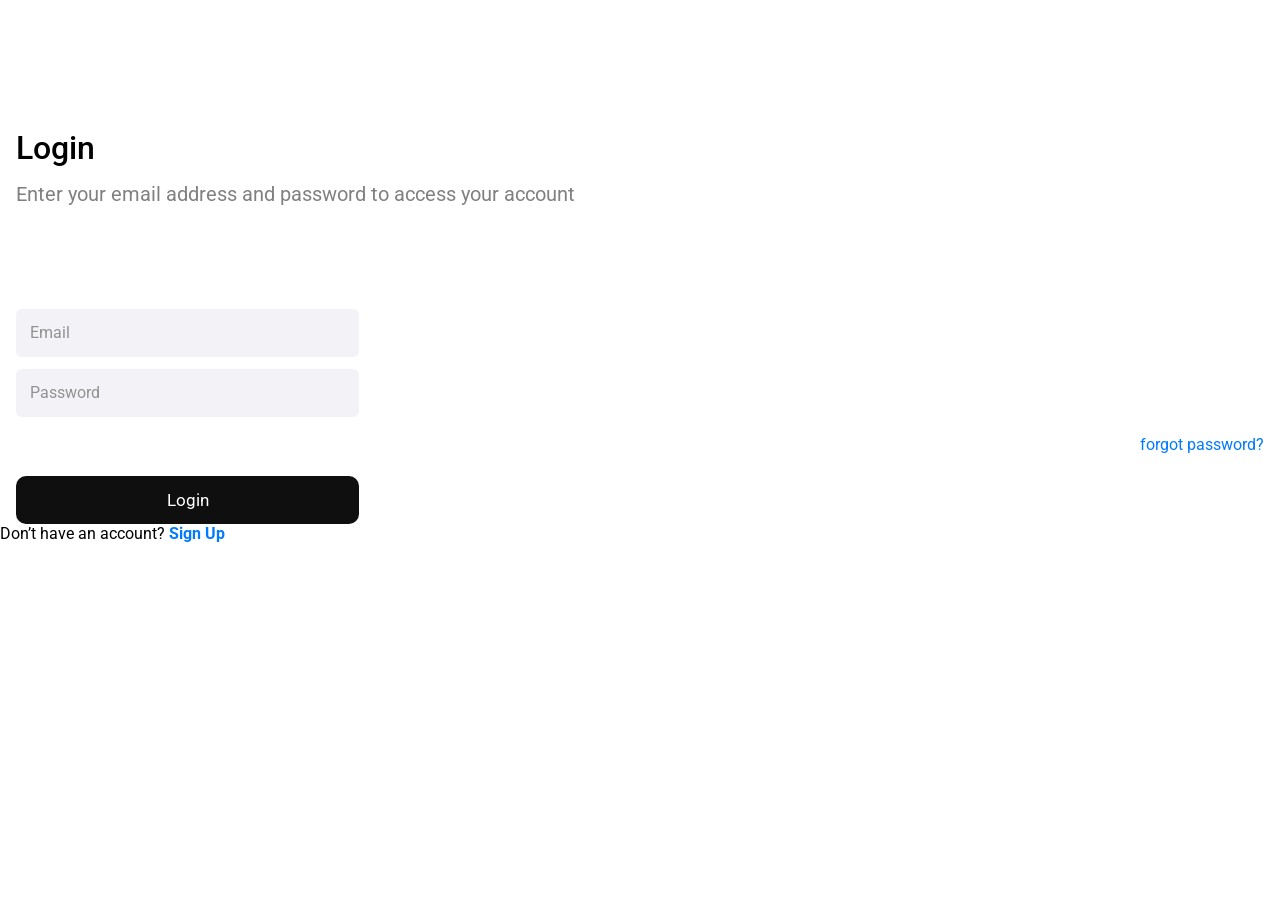
==== login.html @ 87730cf3 "my commit, login interface finalized" ====
<!DOCTYPE html>
<html lang="pt-br">

<head>
    <meta charset="UTF-8">
    <meta http-equiv="X-UA-Compatible" content="IE=edge">
    <meta name="viewport" content="width=device-width, initial-scale=1.0">
    <link rel="stylesheet" href="./style.css">
    <link rel="preconnect" href="https://fonts.gstatic.com">
    <link href="https://fonts.googleapis.com/css2?family=Roboto:ital,wght@0,400;0,500;1,400;1,500&display=swap" rel="stylesheet">
    <title>Login</title>
</head>

<body>
    <h1> Login </h1>
    <p class="first-paragraph"> Enter your email address and password to access your account
    </p>
    <input type="email" class="email" placeholder="Email">
    <input type="password" class="password" placeholder="Password">
    <a href="" class="reset-password"> forgot password? </a>
    <button> Login </button>
    <p class="secound-paragraph"> Don’t have an account?
        <a class="sign-up"> <strong> Sign Up </strong> </a>
    </p>
</body>

</html>
---- style.css ----
* {
    font-family: 'Roboto', sans-serif;
    text-decoration: none;
    margin: 0;
    padding: 0;
    box-sizing: border-box;
    background: #ffffff;
}

h1 {
    margin: 128px 277px 12px 16px;
    font-size: 32px;
    display: block;
    font-style: normal;
    line-height: 41px;
    font-weight: 500;
}

.first-paragraph {
    display: block;
    margin: 0 16px 102px 16px;
    font-size: 20px;
    color: #808080;
    font-style: normal;
    line-height: 26px;
    font-weight: 400;
}

.email {
    height: 48px;
    width: 343px;
    border-radius: 6px;
    display: block;
    margin: 0 16px 0 16px;
    border: none;
    background: #F2F2F7;
    font-style: normal;
}

.password {
    height: 48px;
    width: 343px;
    border-radius: 6px;
    display: block;
    margin: 12px 16px 17px 16px;
    border: none;
    background: #F2F2F7;
    font-style: normal;
}

input::placeholder {
    padding: 14px;
    font-size: 16px;
    color: #929292;
    line-height: 22px;
    font-weight: 400;
}

.reset-password {
    font-size: 16px;
    font-style: normal;
    line-height: 22px;
    margin-bottom: 20px;
    margin-right: 16px;
    text-align: right;
    display: block;
    color: #007AFF;
    font-weight: 400;
}

button {
    display: block;
    background: #0F0F0F;
    Width: 343px;
    Height: 48px;
    border: 0;
    border-radius: 10px;
    margin: 0 16px 0 16px;
    color: #ffffff;
    font-style: normal;
    font-size: 17px;
    line-height: 22px;
    text-align: center;
    font-weight: 500px;
}

.seccound-paragraph {
    display: block;
    font-size: 16px;
    font-weight: 500;
    font-style: normal;
    line-height: 18.75px;
    color: #7D7D7D;
    text-align: center;
    margin-bottom: 39px;
    margin-top: 204px;
}

.sign-up {
    color: #007AFF;
}
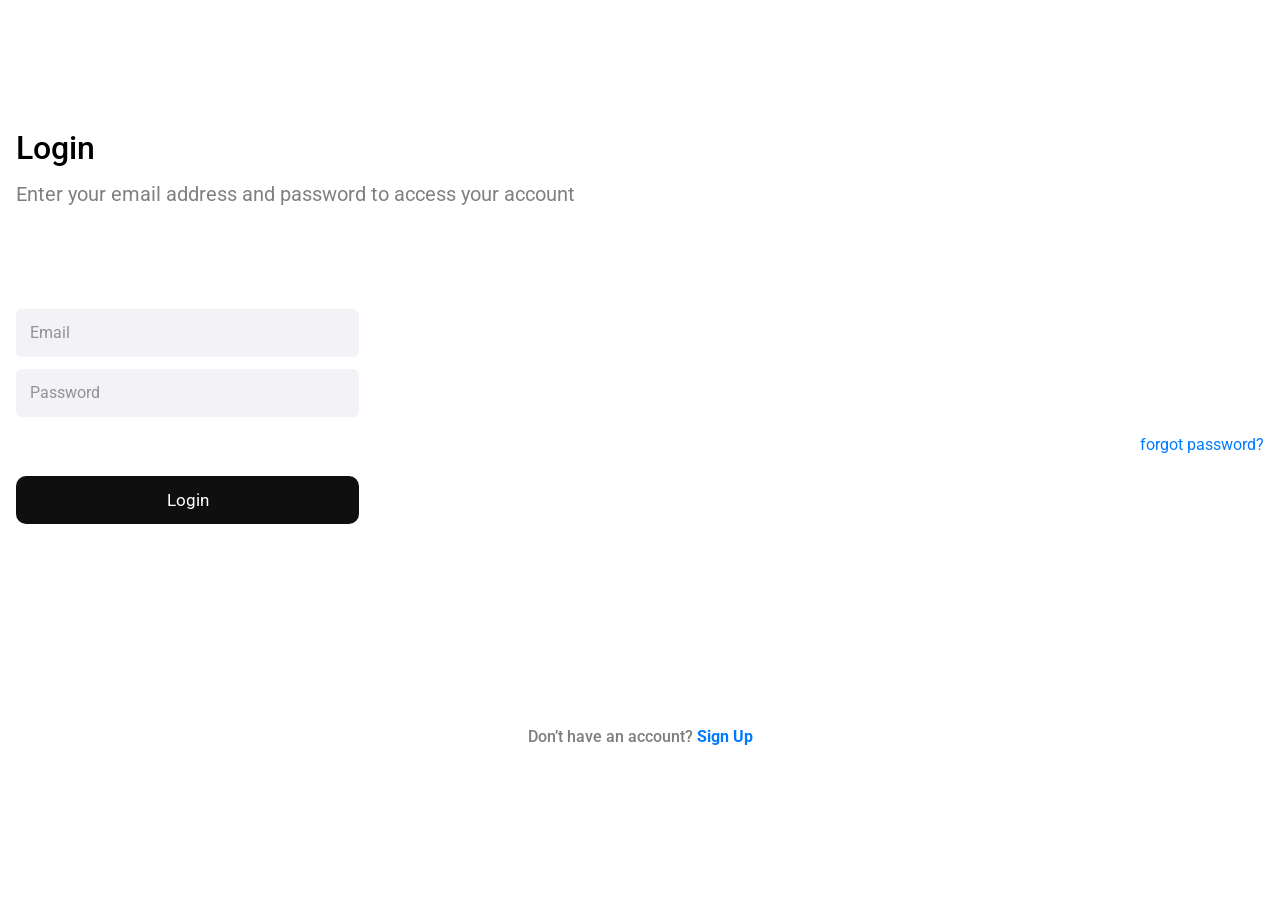
==== commit ccea4960: "title update" ====
--- a/login.html
+++ b/login.html
@@ -8,7 +8,7 @@
     <link rel="stylesheet" href="./style.css">
     <link rel="preconnect" href="https://fonts.gstatic.com">
     <link href="https://fonts.googleapis.com/css2?family=Roboto:ital,wght@0,400;0,500;1,400;1,500&display=swap" rel="stylesheet">
-    <title>Login</title>
+    <title>Access</title>
 </head>
 
 <body>
--- a/style.css
+++ b/style.css
@@ -84,7 +84,7 @@
     font-weight: 500px;
 }
 
-.seccound-paragraph {
+.secound-paragraph {
     display: block;
     font-size: 16px;
     font-weight: 500;
